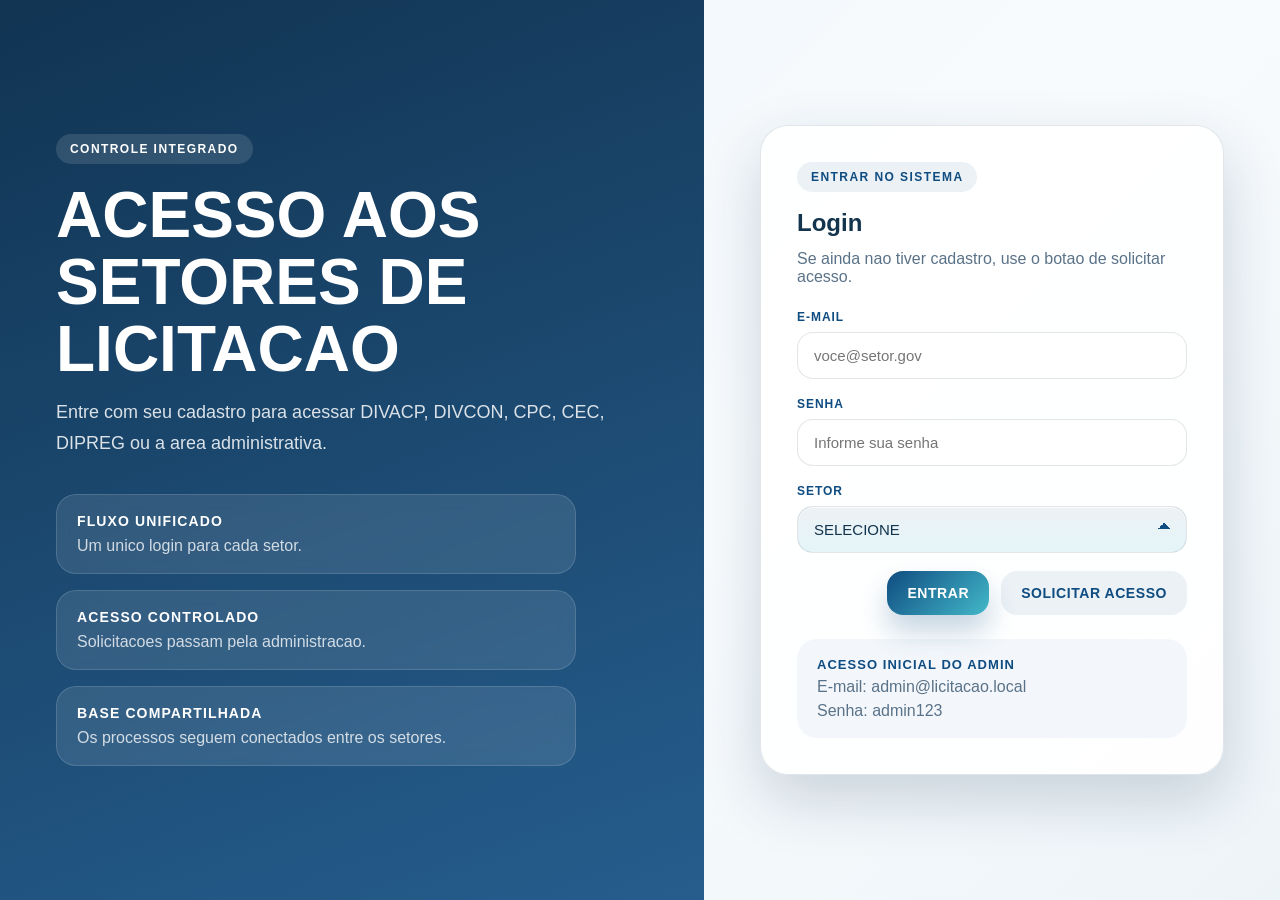
==== admin.html @ f1cdefd9 "Add files via upload" ====
﻿<!DOCTYPE html>
<html lang="pt-BR">
<head>
  <meta charset="UTF-8" />
  <meta http-equiv="refresh" content="0; url=index.html#admin" />
  <title>Redirecionando...</title>
</head>
<body>
  <script>
    window.location.replace("index.html#admin");
  </script>
</body>
</html>
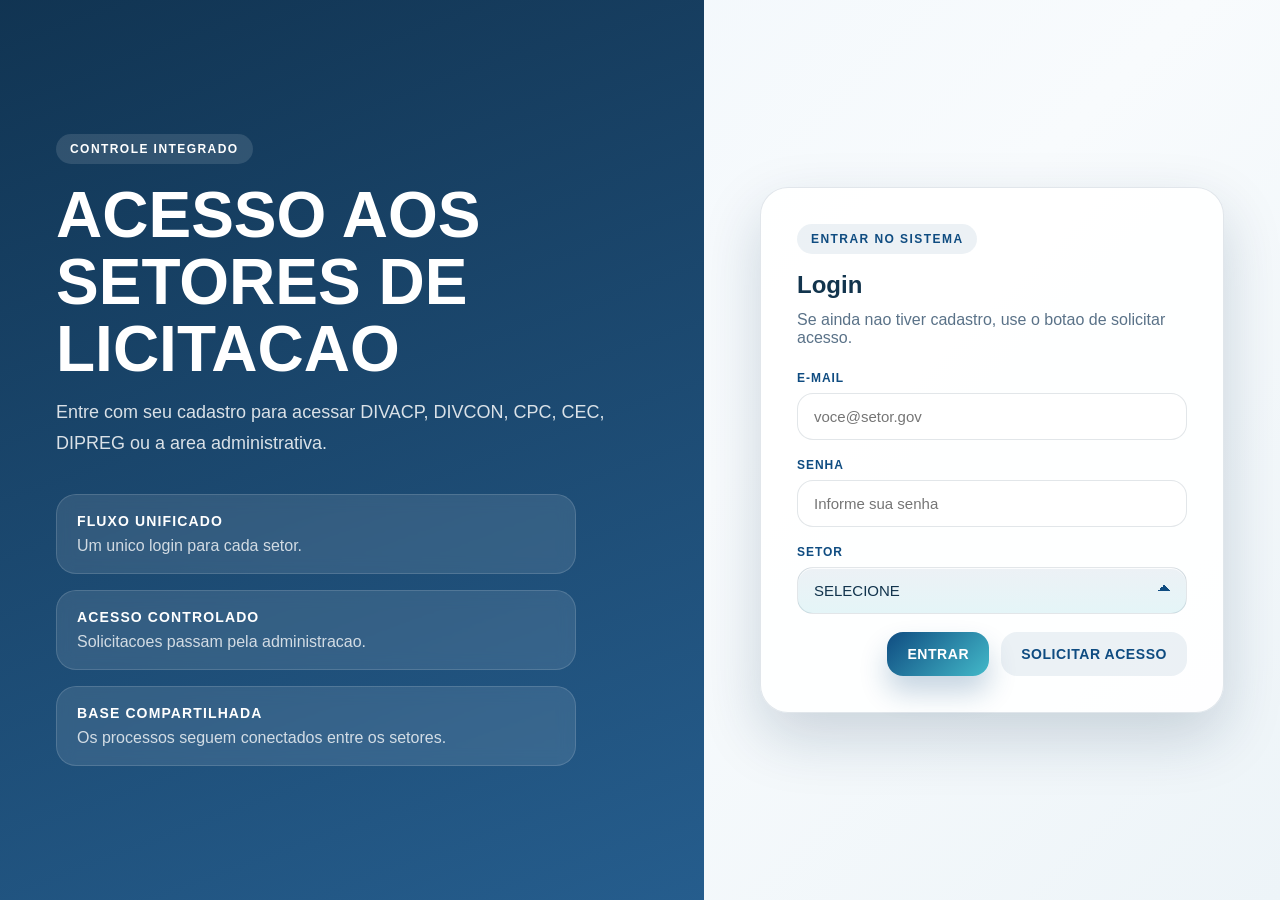
==== commit c7ca07d8: "Fix DOCTYPE declaration in admin.html" ====
--- a/admin.html
+++ b/admin.html
@@ -1,13 +1,13 @@
-﻿<!DOCTYPE html>
-<html lang="pt-BR">
-<head>
-  <meta charset="UTF-8" />
-  <meta http-equiv="refresh" content="0; url=index.html#admin" />
-  <title>Redirecionando...</title>
-</head>
-<body>
-  <script>
-    window.location.replace("index.html#admin");
-  </script>
-</body>
+<!DOCTYPE html>
+<html lang="pt-BR">
+<head>
+  <meta charset="UTF-8" />
+  <meta http-equiv="refresh" content="0; url=index.html#admin" />
+  <title>Redirecionando...</title>
+</head>
+<body>
+  <script>
+    window.location.replace("index.html#admin");
+  </script>
+</body>
 </html>
